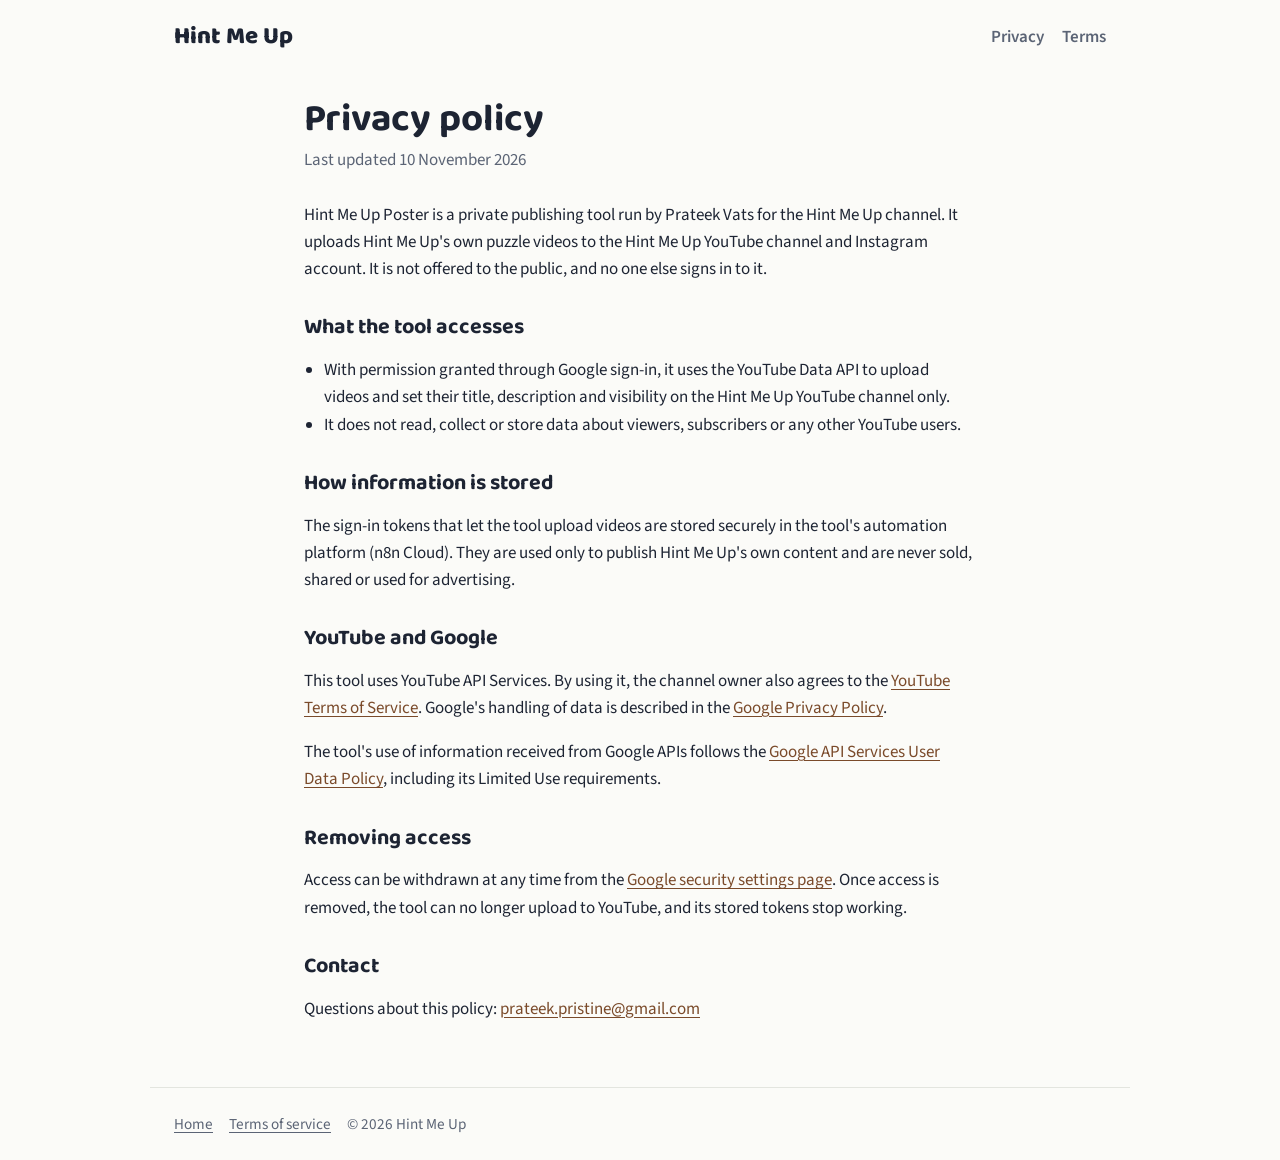
==== privacy.html @ 25eff22c "Add website files" ====
<!doctype html>
<html lang="en">
<head>
  <!-- Privacy policy for the "Hint Me Up Poster" app, which uploads
       Hint Me Up's own videos to YouTube. Google and YouTube require this page. -->
  <meta charset="utf-8">
  <meta name="viewport" content="width=device-width, initial-scale=1">
  <title>Privacy policy · Hint Me Up</title>
  <link rel="preconnect" href="https://fonts.googleapis.com">
  <link rel="preconnect" href="https://fonts.gstatic.com" crossorigin>
  <link href="https://fonts.googleapis.com/css2?family=Baloo+2:wght@600;800&family=Source+Sans+3:wght@400;600;700&display=swap" rel="stylesheet">
  <link rel="stylesheet" href="styles.css">
</head>
<body>
  <header class="topbar">
    <a class="brand" href="index.html">Hint Me Up</a>
    <nav><a href="privacy.html">Privacy</a><a href="terms.html">Terms</a></nav>
  </header>

  <main class="doc">
    <h1>Privacy policy</h1>
    <p class="updated">Last updated 10 November 2026</p>

    <p>Hint Me Up Poster is a private publishing tool run by Prateek Vats for the Hint Me Up channel. It uploads Hint Me Up's own puzzle videos to the Hint Me Up YouTube channel and Instagram account. It is not offered to the public, and no one else signs in to it.</p>

    <h2>What the tool accesses</h2>
    <ul>
      <li>With permission granted through Google sign-in, it uses the YouTube Data API to upload videos and set their title, description and visibility on the Hint Me Up YouTube channel only.</li>
      <li>It does not read, collect or store data about viewers, subscribers or any other YouTube users.</li>
    </ul>

    <h2>How information is stored</h2>
    <p>The sign-in tokens that let the tool upload videos are stored securely in the tool's automation platform (n8n Cloud). They are used only to publish Hint Me Up's own content and are never sold, shared or used for advertising.</p>

    <h2>YouTube and Google</h2>
    <p>This tool uses YouTube API Services. By using it, the channel owner also agrees to the <a href="https://www.youtube.com/t/terms">YouTube Terms of Service</a>. Google's handling of data is described in the <a href="https://policies.google.com/privacy">Google Privacy Policy</a>.</p>
    <p>The tool's use of information received from Google APIs follows the <a href="https://developers.google.com/terms/api-services-user-data-policy">Google API Services User Data Policy</a>, including its Limited Use requirements.</p>

    <h2>Removing access</h2>
    <p>Access can be withdrawn at any time from the <a href="https://security.google.com/settings/security/permissions">Google security settings page</a>. Once access is removed, the tool can no longer upload to YouTube, and its stored tokens stop working.</p>

    <h2>Contact</h2>
    <p>Questions about this policy: <a href="mailto:prateek.pristine@gmail.com">prateek.pristine@gmail.com</a></p>
  </main>

  <footer>
    <a href="index.html">Home</a><a href="terms.html">Terms of service</a><span>© 2026 Hint Me Up</span>
  </footer>
</body>
</html>
---- styles.css ----
/* Hint Me Up website styles.
   The look borrows from Hathiram's classroom: a chalkboard-green board,
   chalk-white text, warm wood, and the yellow of the Hint Me Up logo. */

:root {
  --board: #1f3b2d;      /* chalkboard green: hero background */
  --board-deep: #16291f; /* darker board edge */
  --chalk: #eef0ea;      /* chalk white: text on the board */
  --wood: #7a4a2a;       /* classroom wood: frame + accents */
  --gold: #f2b52b;       /* logo yellow: highlights */
  --ink: #1d2433;        /* body text on light pages */
  --paper: #fbfbf8;      /* light page background */
  --muted: #5b6475;      /* secondary text */
  color-scheme: light;
}

* { box-sizing: border-box; }

body {
  margin: 0;
  font-family: "Source Sans 3", "Segoe UI", system-ui, sans-serif;
  font-size: 1.0625rem;
  line-height: 1.6;
  color: var(--ink);
  background: var(--paper);
}

a { color: var(--wood); text-underline-offset: 3px; }
a:focus-visible { outline: 3px solid var(--gold); outline-offset: 3px; }

/* ---------- Top bar with the channel name and page links ---------- */
.topbar {
  display: flex; justify-content: space-between; align-items: center;
  max-width: 980px; margin: 0 auto; padding: 18px 24px;
}
.brand { font-family: "Baloo 2", system-ui, sans-serif; font-weight: 800; font-size: 1.5rem; color: var(--ink); text-decoration: none; }
.topbar nav a { margin-left: 18px; color: var(--muted); text-decoration: none; font-weight: 600; }
.topbar nav a:hover { color: var(--ink); }

/* ---------- Homepage hero: a framed chalkboard ---------- */
.board {
  max-width: 980px; margin: 8px auto 0; padding: 0 24px;
}
.board-inner {
  background: radial-gradient(ellipse at 30% 20%, #284a39 0%, var(--board) 55%, var(--board-deep) 100%);
  border: 14px solid var(--wood);
  border-radius: 6px;
  padding: 56px 40px 48px;
  color: var(--chalk);
}
.board h1 {
  font-family: "Baloo 2", system-ui, sans-serif;
  font-size: clamp(2.6rem, 7vw, 4.6rem);
  line-height: 1.02; margin: 0 0 18px; font-weight: 800;
}
.board p { max-width: 58ch; margin: 0 0 12px; font-size: 1.15rem; color: #d9ddd3; }
.board .follow { margin-top: 26px; display: flex; gap: 14px; flex-wrap: wrap; }
.board .follow a {
  background: var(--gold); color: var(--ink); font-weight: 700;
  padding: 10px 18px; border-radius: 999px; text-decoration: none;
}
.board .follow a.plain { background: transparent; color: var(--chalk); border: 2px solid #5f7a6b; }

/* ---------- Daily schedule: a real sequence, so it is a timeline ---------- */
.schedule { max-width: 980px; margin: 48px auto; padding: 0 24px; }
.schedule h2, .doc h1, .doc h2 { font-family: "Baloo 2", system-ui, sans-serif; line-height: 1.15; }
.schedule h2 { font-size: 1.8rem; margin: 0 0 18px; }
.timeline { list-style: none; margin: 0; padding: 0; border-left: 4px solid var(--gold); }
.timeline li { padding: 4px 0 18px 22px; position: relative; }
.timeline li::before {
  content: ""; position: absolute; left: -11px; top: 10px;
  width: 18px; height: 18px; border-radius: 50%; background: var(--board); border: 3px solid var(--gold);
}
.timeline strong { font-family: "Baloo 2", system-ui, sans-serif; font-size: 1.2rem; display: block; }

/* ---------- Legal pages: plain, readable text ---------- */
.doc { max-width: 720px; margin: 24px auto 64px; padding: 0 24px; }
.doc h1 { font-size: 2.4rem; margin: 12px 0 4px; }
.doc .updated { color: var(--muted); margin: 0 0 28px; }
.doc h2 { font-size: 1.35rem; margin: 32px 0 8px; }
.doc ul { padding-left: 1.2em; }

footer {
  max-width: 980px; margin: 0 auto; padding: 24px; color: var(--muted);
  border-top: 1px solid #e3e5df; font-size: 0.95rem;
}
footer a { color: var(--muted); margin-right: 16px; }

@media (max-width: 600px) {
  .board-inner { padding: 36px 22px 32px; border-width: 10px; }
  .topbar nav a { margin-left: 12px; }
}
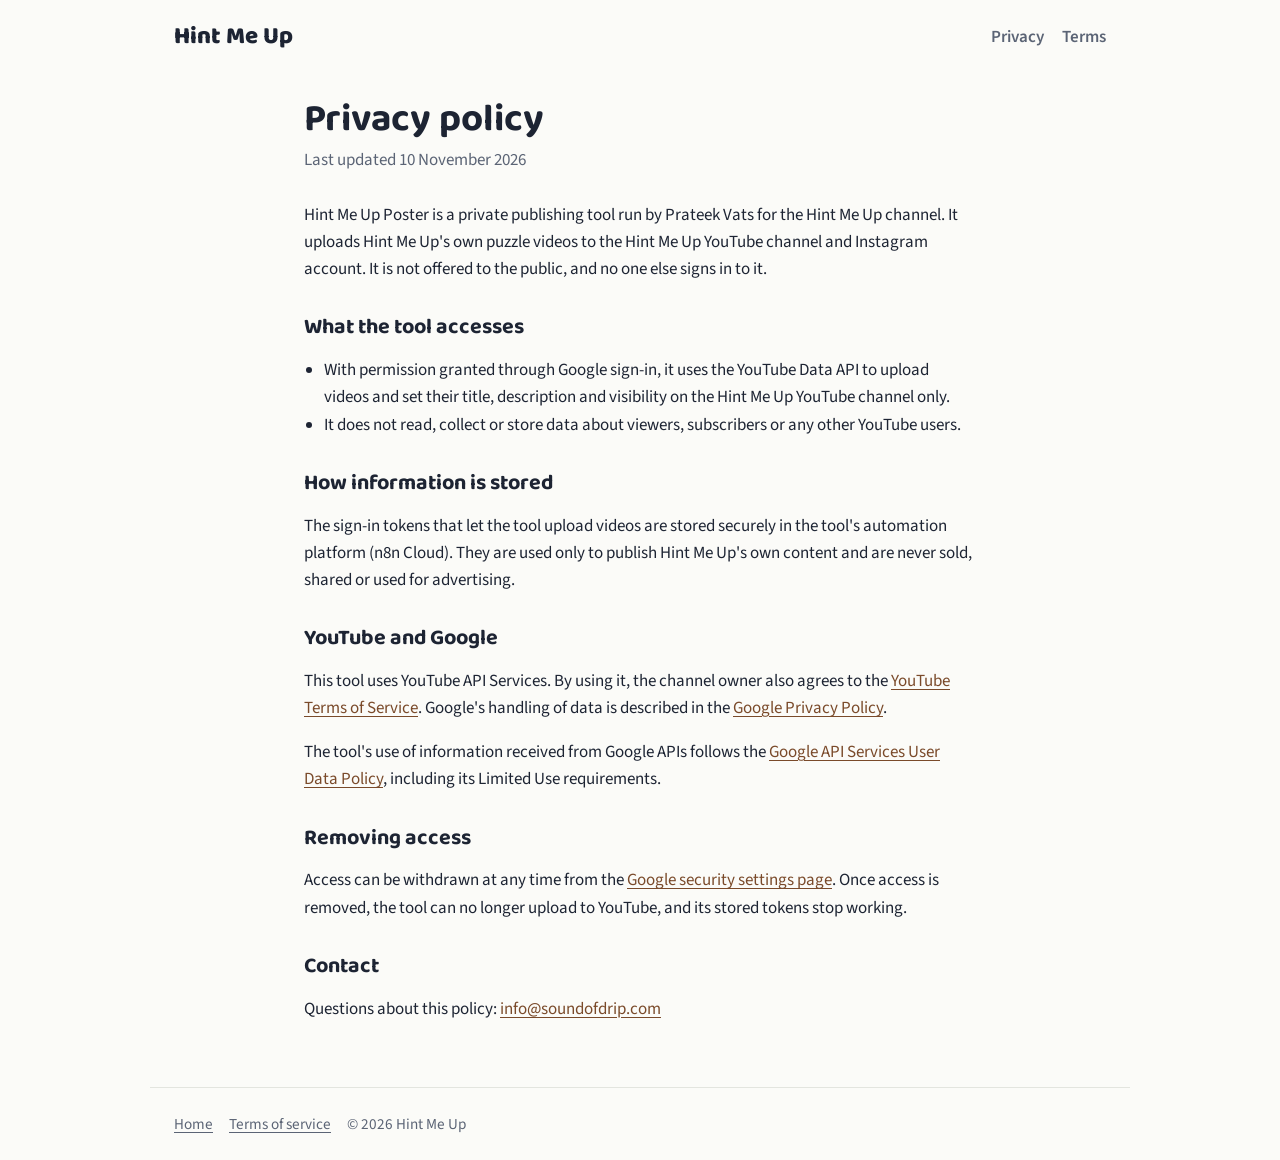
==== commit 916e38b1: "Update contact email in privacy.html" ====
--- a/privacy.html
+++ b/privacy.html
@@ -40,7 +40,7 @@
     <p>Access can be withdrawn at any time from the <a href="https://security.google.com/settings/security/permissions">Google security settings page</a>. Once access is removed, the tool can no longer upload to YouTube, and its stored tokens stop working.</p>
 
     <h2>Contact</h2>
-    <p>Questions about this policy: <a href="mailto:prateek.pristine@gmail.com">prateek.pristine@gmail.com</a></p>
+    <p>Questions about this policy: <a href="mailto:info@soundofdrip.com">info@soundofdrip.com</a></p>
   </main>
 
   <footer>
